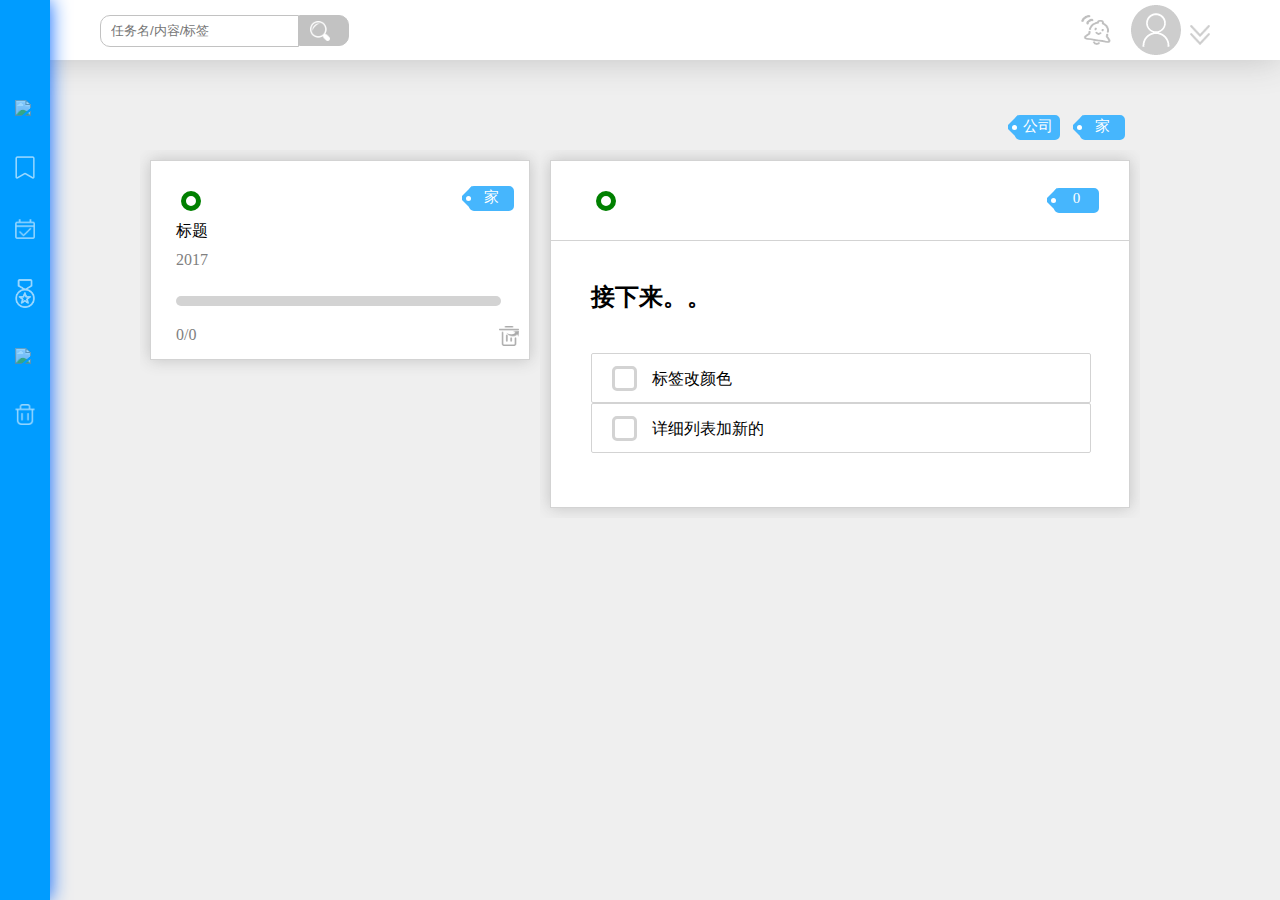
==== del.html @ d0940062 "回收站页面" ====
<!DOCTYPE html>
<html>
<head>
    <meta charset="UTF-8">
    <title></title>
    <link rel="stylesheet" type="text/css" href="style/del.css"/>
    <link rel="stylesheet" type="text/css" href="style/nav.css"/>
    <script src="script/jquery-3.2.1.js" charset="utf-8"></script>
    <script src="script/del.js" charset="utf-8"></script>
</head>
<body >
<!--侧导航-->
<div id="nav-left">
    <a href="" title="任务">
        <img src="icon/renwu.png"/>
    </a>
    <a href="" title="便笺/备忘">
        <img src="icon/bianqian.png"/>
    </a>
    <a href="" title="打卡/习惯养成">
        <img src="icon/daka.png"/>
    </a>
    <a href="" title="成就/种树">
        <img src="icon/chengjiu.png"/>
    </a>
    <a href="" title="统计">
        <img src="icon/tongji.png"/>
    </a>
    <a href="" title="回收站">
        <img src="icon/delete.png"/>
    </a>
</div>
<!--上导航-->
<div id="nav-top">
    <!--搜索-->
    <div id="search">
        <input type="text" name="" id="search-text" value="" placeholder="任务名/内容/标签"/>
        <button id="search-button"><img src="icon/search.png"/></button>
    </div>
    <!--个人中心-->
    <div id="personal">
        <a href="">
            <img src="icon/personal.png"/>
            <img src="icon/open.png" id="open"/>
        </a>
    </div>
    <!--提醒-->
    <div id="remind">
        <img src="icon/remind.png"/>
        <span></span>
    </div>
</div>

<input type="hidden" id="userId" value="">
<!--主体部分-->
<div id="content">
    <!--标签-->
    <form action="" id="labelForm">
    <div id="contentTag">
        <div id="tag-box">
            <span class="tag select">家</span>
            <input type="hidden" value="">

            <span class="tag select">公司</span>
            <input type="hidden" value="">
        </div>
    </div>
    </form>

    <!--列表-->
    <form action="/task/insertTask.action" id="taskForm">
    <div id="list-box">

        <div class="task addTask">
            <input type="hidden" id="" class="taskId">
            <!--附加信息-->
            <div class="stateBar">
                <!--紧急程度-->
                <div class="grade grade3" >
                    <input type="hidden" value="3">
                </div>
                <!--标签-->
                <span class="tag theTag1">家</span>
            </div>

            <!--标题-->
            <div class="title">
                <span class="listSpan">标题</span>
            </div>
            <!--日期-->
            <div class="day">
                <span class="listSpan">2017</span>
            </div>
            <!--进度条-->
            <div class="rate">
                <div class="ratio">
                </div>
            </div>
            <span class="rateVal">0/0</span>
            <!--恢复删除-->
            <img src="icon/restore.png" alt="" class="del">
        </div>

    </div>
    </form>

    <!--内容-->
    <form action="/taskDetail/insertTaskDetail.action" id="detailForm">
    <div id="item-box">
        <div class="item" id="item">

            <input type="hidden" id="taskId" value="">

            <div class="header">
                <div class="stateBar">
                    <!--紧急程度-->
                    <div class="grade grade3">
                    </div>
                    <!--标签-->
                    <span class="tag theTag">0</span>
                </div>
            </div>
            <h2>接下来。。</h2>
            <div id="toDoList">

                <div class="items">
                    <input type="checkbox" />
                    <div class="checkBox"></div>
                    <span>标签改颜色</span>
                </div>
                <div class="itemInput">
                    <input type="hidden" class="detailId">
                    <div class="checkBox"></div>
                </div>

                <div class="items">
                    <input type="checkbox"/>
                    <div class="checkBox"></div>
                    <span>详细列表加新的</span>
                </div>
                <div class="itemInput">
                    <input type="hidden"  class="detailId">
                    <div class="checkBox"></div>
                </div>

            </div>
            <!--添加新项目-->
            <div class="add" id="newItem">
                <img src="icon/add.png" alt="">
            </div>

        </div>
    </div>
    </form>

</div>
</body>
</html>
---- style/del.css ----
*{
	margin: 0;
	padding: 0;
	box-sizing: border-box;
	position: relative;
}
div{
	overflow: hidden;
}
a{
	text-decoration: none;
}
body{
	background: #efefef;
}

/*主体部分*/
#content{
	width: 1000px;
	top: 100px;
	margin: 0px auto 50px auto;
}
/*标签*/
#contentTag{
	width: 1000px;
	overflow: visible;
}
#contentTag span{
	cursor: pointer;
}
#tag-box{
	height: 50px;
	padding: 10px;
}
/*标签*/
.tag{
	float: right;
	height: 25px;
	width: auto;
	min-width: 45px;
	padding: 0px 5px;
	border-radius: 5px;
	margin: 5px 5px 5px 15px;

	font-size: 15px;
	color: #FFFFFF;
	border: 2px solid #46B6FD;
	background: #46B6FD;
	text-align: center;
}
/*标签的白色圆点*/
.tag:after{
	content: "";
	width: 5px;
	height: 5px;
	border-radius: 3px;
	background: #FFFFFF;
	position: absolute;
	left: -5px;
	top: 8px;
}
/*标签的小三角*/
.tag:before{
	content: "";
	width: 0;
	height: 4px;
	border-top: 10px solid transparent;
	border-right: 10px solid #46B6FD;
	border-bottom: 10px solid transparent;
	position: absolute;
	left: -9px;
	top: -2px;
}
/*未选中。灰色*/
.NoChoose{
	background: #C2C2C2;
	border: 2px solid #C2C2C2;
}
.NoChoose:before{
	border-right: 10px solid #C2C2C2;
}

/*列表大盒子*/
#list-box{
	width: 400px;
	float: left;
	padding: 10px 10px;
}
.task{
	height: 200px;
	width: 380px;
	margin: 0px 0px 20px 0px;
	background: #FFFFFF;
	border: 1px solid #D3D3D3;
	box-shadow: 0px 0px 15px #C2C2C2;
	overflow: visible;
	display: block;
}
.task:hover{
	border: 2px solid #46B6FD;
	border-radius: 5px;
}
/*左边小列表被选中*/
.choose {
	border: 2px solid #46B6FD;
	border-radius: 5px;
}
.stateBar{
	height: 50px;
	margin: 5px 10px;
}
.gradeBox{
	overflow: visible;
	float: left;
}
/*紧急程度*/
.grade{
	height: 20px;
	width: 20px;
	left: 15px;
	top: 20px;
	border-radius: 10px;
	float: left;
	margin: 5px;
}

.grade1{
	border: 5px solid red;
}
.grade2{
	border: 5px solid orange;
}
.grade3{
	border: 5px solid green;
}
.stateBar .tag{
	top: 15px;
}
/*标题*/
.title{
	margin: 5px 25px;
	overflow: visible;
}
.day{
	color: #808080;
	margin: 5px 25px;
	overflow: visible;
}
/*进度条*/
.rate{
	height: 10px;
	width: 325px;
	background: #D3D3D3;
	border-radius: 10px;
	margin: 20px 25px;
}
.ratio{
	height: 10px;
	width: 325px;
	background: #46B6FD;
	border-radius: 10px;
	text-align: right;
}
.rateVal{
	color: #808080;
	margin: 0px 25px;
}
.addTask .ratio{
	left: -325px;
}
/*删除小列表的垃圾桶图*/
.del{
	opacity: 0.4;
	height: 20px;
	width: 20px;
	float: right;
	right: 10px;
	cursor: pointer;
}
.del:hover{
	opacity: 0.7;
}

/*右边详细内容的大盒子*/
#item-box{
	width: 600px;
	float: left;
	padding: 10px 10px;

}
/*里边还要套一个小一号的盒纸*/
.item{
	background: #FFFFFF;
	width: 580px;
	border: 1px solid #D3D3D3;
	box-shadow: 0px 0px 15px #C2C2C2;
}
/*不知道这个可不可以算是页眉*/
.header{
	height: 80px;
	border-bottom: 1px solid #D3D3D3;
	padding: 15px;
}
/*大列表里的红绿灯*/
.header .stateBar .grade{
	position: relative;
	top: 5px;
	cursor: auto;
}
/*大列表里的标签*/
.header .stateBar .tag{
	top: 2px;
	cursor: auto;
}
/*增加和删除小项目*/
.itemInput{
	display: none;
	border: 1px solid #D3D3D3;
	width: 500px;
	height: 50px;
	line-height: 54px;
	padding: 0px 10px 0px 20px;
	margin: 0px 40px;
	border-radius: 2px;
}
.itemInput:hover{
	border: 1px solid #46B6FD;
}
/*标题要大一点吧*/
h2{
	margin: 40px;
}
/*每一个小小的项目*/
.items{
	border: 1px solid #D3D3D3;
	width: 500px;
	height: 50px;
	line-height: 50px;
	padding: 0px 10px 0px 20px;
	margin: 0px 40px;
	border-radius: 2px;
	display: block;
}
.items:hover{
	border: 1px solid #46B6FD;
}

/*下划线和改变颜色*/
.spanChecked{
	text-decoration: line-through;
	color: #C2C2C2;
}
/*对勾*/
input[type=checkbox]{
	display: none;
}


@-moz-keyframes dothabottomcheck {
	0% {
		height: 0;
	}
	100% {
		height: 17px;
	}
}
@-webkit-keyframes dothabottomcheck {
	0% {
		height: 0;
	}
	100% {
		height: 17px;
	}
}
@keyframes dothabottomcheck {
	0% {
		height: 0;
	}
	100% {
		height: 17px;
	}
}
@keyframes dothatopcheck {
	0% {
		height: 0;
	}
	50% {
		height: 0;
	}
	100% {
		height: 27px;
	}
}
@-webkit-keyframes dothatopcheck {
	0% {
		height: 0;
	}
	50% {
		height: 0;
	}
	100% {
		height:27px;
	}
}
@-moz-keyframes dothatopcheck {
	0% {
		height: 0;
	}
	50% {
		height: 0;
	}
	100% {
		height: 27px;
	}
}
.checkBox:before, .checkBox:after {
	-moz-box-sizing: border-box;
	-webkit-box-sizing: border-box;
	box-sizing: border-box;
	position: absolute;
	height: 0;
	width: 5px;
	background-color: #808080;
	display: inline-block;
	-moz-transform-origin: left top;
	-ms-transform-origin: left top;
	-o-transform-origin: left top;
	-webkit-transform-origin: left top;
	transform-origin: left top;
	border-radius: 5px;
	content: ' ';
	-webkit-transition: opacity ease 0.5s;
	-moz-transition: opacity ease 0.5s;
	transition: opacity ease 0.5s;
}
.checkBox:after{
	top: 5px;
	left: 0px;
	-moz-transform: rotate(-45deg);
	-ms-transform: rotate(-45deg);
	-o-transform: rotate(-45deg);
	-webkit-transform: rotate(-45deg);
	transform: rotate(-45deg);
}
.checkBox {
	height: 25px;
	width: 25px;
	border: 3px solid #d3d3d3;
	border-radius: 5px;
	position: relative;
	display: inline-block;
	-moz-box-sizing: border-box;
	-webkit-box-sizing: border-box;
	box-sizing: border-box;
	-moz-transition: border-color ease 0.2s;
	-o-transition: border-color ease 0.2s;
	-webkit-transition: border-color ease 0.2s;
	transition: border-color ease 0.2s;
	margin: 12px 15px 12px 0px;
	overflow: visible;
	float: left;
}
.checkBox:before{
	top: 16px;
	left: 13px;
	box-shadow: 0 0 0 2px #ffffff;
	-moz-transform: rotate(-135deg);
	-ms-transform: rotate(-135deg);
	-o-transform: rotate(-135deg);
	-webkit-transform: rotate(-135deg);
	transform: rotate(-135deg);
}
/*点击对勾追加效果*/
.c:after{
	height: 20px;
	-moz-animation: dothabottomcheck 0.2s ease 0s forwards;
	-o-animation: dothabottomcheck 0.2s ease 0s forwards;
	-webkit-animation: dothabottomcheck 0.2s ease 0s forwards;
	animation: dothabottomcheck 0.2s ease 0s forwards;
}
.c:before {
	height: 30px;
	-moz-animation: dothatopcheck 0.4s ease 0s forwards;
	-o-animation: dothatopcheck 0.4s ease 0s forwards;
	-webkit-animation: dothatopcheck 0.4s ease 0s forwards;
	animation: dothatopcheck 0.4s ease 0s forwards;
}

.title,.day{
	height: 25px;
}
---- style/nav.css ----
*{
    margin: 0;
    padding: 0;
    box-sizing: border-box;
    position: relative;
}
a{
    text-decoration: none;
}
body{
    background: #efefef;
}

/*侧导航*/
#nav-left{
    position: fixed;
    height: 100vh;
    width: 50px;
    background: #009CFF;
    left: 0;
    z-index: 1000;
    box-shadow: 0px 0px 20px #0064FF;
    padding: 80px 0px;
    float: left;
    top: 0px;
}
/*侧导航链接*/
#nav-left a{
    padding: 20px 15px;
    opacity: 0.6;
    float: left;
}
#nav-left a:hover{
    opacity: 1.0;
    transform: scale(1.3, 1.3);
    -webkit-transform: scale(1.3, 1.3);
    -ms-transform: scale(1.3, 1.3);
}
/*侧导航链接里的图标*/
#nav-left img{
    width: 20px;
    float: left;
}
/*上导航*/
#nav-top{
    position: fixed;
    top: 0;
    background: #FFFFFF;
    height: 60px;
    width: 100vw;
    box-shadow: 0px 0px 35px #c2c2c2;
    padding: 0px 60px 0px 100px;
    z-index: 500;
    float: left;
}
/*搜索*/
#search{
    padding: 15px 0px;
    float: left;
}
#search-text{
    line-height: 30px;
    border: 1px solid #C2C2C2;
    border-radius: 10px 0px 0px 10px;
    padding: 0px 10px;
    float: left;
}
#search-button{
    height: 31px;
    width: 50px;
    background: #C2C2C2;
    border: 1px solid #C2C2C2;
    border-radius: 0px 10px 10px 0px;
    cursor: pointer;
    float: left;
}
#search img{
    left: 10px;
    height: 20px;
    width: 20px;
    float: left;
}
/*提醒*/
#remind{
    float: right;
    padding: 15px;
}
#remind img{
    height: 30px;
    width: 30px;
}
#remind span{

}
/*个人中心*/
#personal{
    float: right;
    padding: 5px;
}
#open{
    height: 20px;
    width: 20px;
    top: -5px;
    margin: 5px;
}
#add{
    position: fixed;
    right: 5vw;
    bottom: 5vw;
    background: #46B6FD;
    padding: 15px;
    height: 50px;
    width: 50px;
    cursor: pointer;
    border-radius: 25px;
}
#add:hover{
    background: #009cff;
}
#add img{
    height: 20px;
    width: 20px;
}
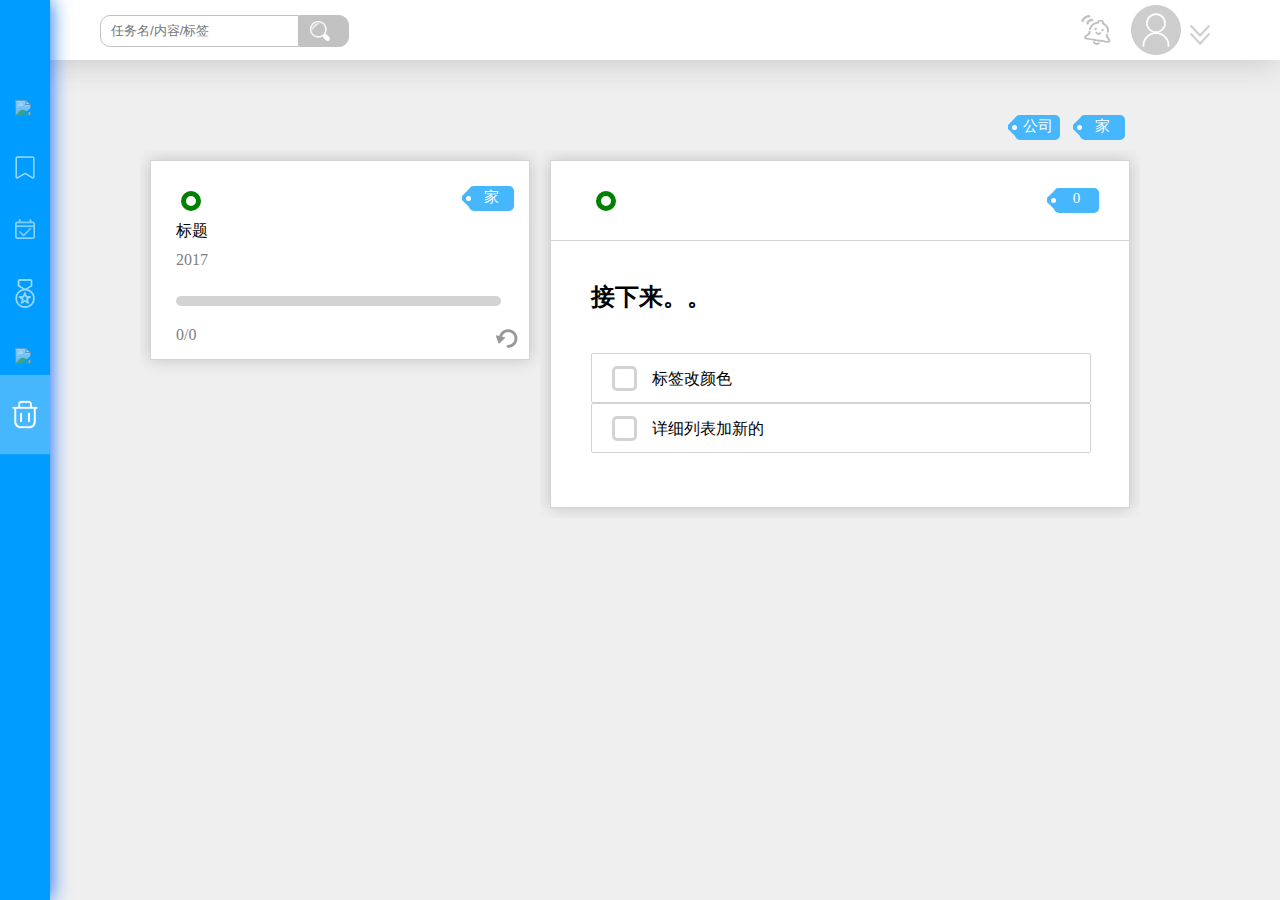
==== commit 75e501fd: "修改导航" ====
--- a/del.html
+++ b/del.html
@@ -11,22 +11,22 @@
 <body >
 <!--侧导航-->
 <div id="nav-left">
-    <a href="" title="任务">
+    <a href="" title="任务" class="navLeftA">
         <img src="icon/renwu.png"/>
     </a>
-    <a href="" title="便笺/备忘">
+    <a href="" title="便笺/备忘" class="navLeftA">
         <img src="icon/bianqian.png"/>
     </a>
-    <a href="" title="打卡/习惯养成">
+    <a href="" title="打卡/习惯养成" class="navLeftA">
         <img src="icon/daka.png"/>
     </a>
-    <a href="" title="成就/种树">
+    <a href="" title="成就/种树" class="navLeftA">
         <img src="icon/chengjiu.png"/>
     </a>
-    <a href="" title="统计">
+    <a href="" title="统计" class="navLeftA">
         <img src="icon/tongji.png"/>
     </a>
-    <a href="" title="回收站">
+    <a href="" title="回收站" class="navLeftA navChoose">
         <img src="icon/delete.png"/>
     </a>
 </div>
--- a/style/del.css
+++ b/style/del.css
@@ -171,8 +171,8 @@
 /*删除小列表的垃圾桶图*/
 .del{
 	opacity: 0.4;
-	height: 20px;
-	width: 20px;
+	height: 25px;
+	width: 25px;
 	float: right;
 	right: 10px;
 	cursor: pointer;
--- a/style/nav.css
+++ b/style/nav.css
@@ -25,13 +25,20 @@
     top: 0px;
 }
 /*侧导航链接*/
-#nav-left a{
+.navLeftA{
     padding: 20px 15px;
     opacity: 0.6;
     float: left;
 }
 #nav-left a:hover{
     opacity: 1.0;
+    transform: scale(1.3, 1.3);
+    -webkit-transform: scale(1.3, 1.3);
+    -ms-transform: scale(1.3, 1.3);
+}
+.navChoose{
+    opacity: 1.0;
+    background: #46B6FD;
     transform: scale(1.3, 1.3);
     -webkit-transform: scale(1.3, 1.3);
     -ms-transform: scale(1.3, 1.3);
@@ -64,15 +71,21 @@
     border-radius: 10px 0px 0px 10px;
     padding: 0px 10px;
     float: left;
+    outline: none;
 }
 #search-button{
-    height: 31px;
+    height: 32px;
     width: 50px;
     background: #C2C2C2;
     border: 1px solid #C2C2C2;
     border-radius: 0px 10px 10px 0px;
     cursor: pointer;
     float: left;
+    outline: none;
+}
+#search-button:hover{
+    background: #46B6FD;
+    border: 1px solid #46B6FD;
 }
 #search img{
     left: 10px;
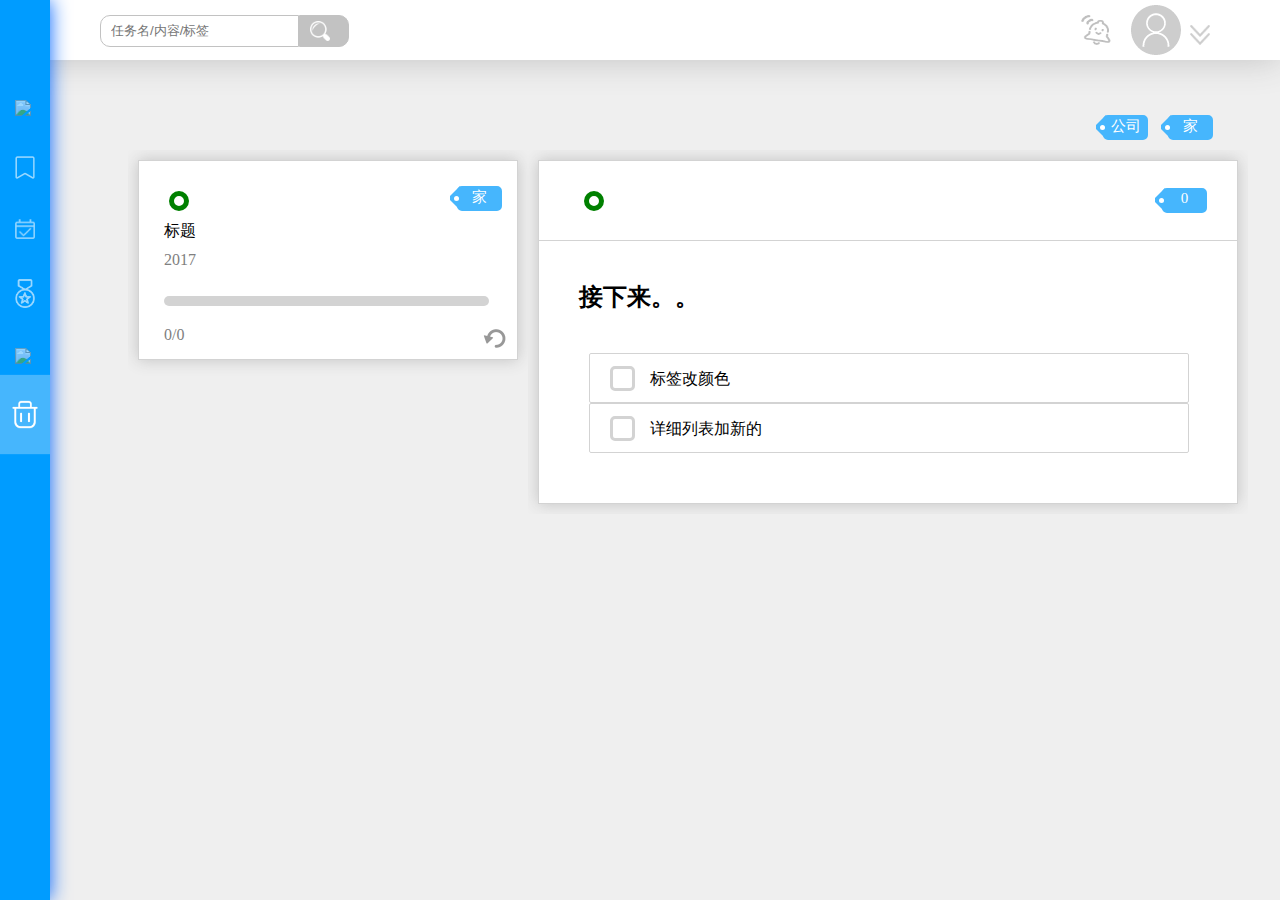
==== commit c402100f: "修改了删除页" ====
--- a/del.html
+++ b/del.html
@@ -144,10 +144,6 @@
                 </div>
 
             </div>
-            <!--添加新项目-->
-            <div class="add" id="newItem">
-                <img src="icon/add.png" alt="">
-            </div>
 
         </div>
     </div>
--- a/style/del.css
+++ b/style/del.css
@@ -16,13 +16,14 @@
 
 /*主体部分*/
 #content{
-	width: 1000px;
+	width: 1200px;
 	top: 100px;
-	margin: 0px auto 50px auto;
+	margin: 0px 0px 50px 0px;
+	left: 10%;
 }
 /*标签*/
 #contentTag{
-	width: 1000px;
+	width: 1100px;
 	overflow: visible;
 }
 #contentTag span{
@@ -160,6 +161,7 @@
 	background: #46B6FD;
 	border-radius: 10px;
 	text-align: right;
+	left: -325px;
 }
 .rateVal{
 	color: #808080;
@@ -183,7 +185,6 @@
 
 /*右边详细内容的大盒子*/
 #item-box{
-	width: 600px;
 	float: left;
 	padding: 10px 10px;
 
@@ -191,9 +192,10 @@
 /*里边还要套一个小一号的盒纸*/
 .item{
 	background: #FFFFFF;
-	width: 580px;
+	width: 700px;
 	border: 1px solid #D3D3D3;
 	box-shadow: 0px 0px 15px #C2C2C2;
+	padding: 0 0 50px 0;
 }
 /*不知道这个可不可以算是页眉*/
 .header{
@@ -233,11 +235,11 @@
 /*每一个小小的项目*/
 .items{
 	border: 1px solid #D3D3D3;
-	width: 500px;
+	width: 600px;
 	height: 50px;
 	line-height: 50px;
 	padding: 0px 10px 0px 20px;
-	margin: 0px 40px;
+	margin: 0px 50px;
 	border-radius: 2px;
 	display: block;
 }
